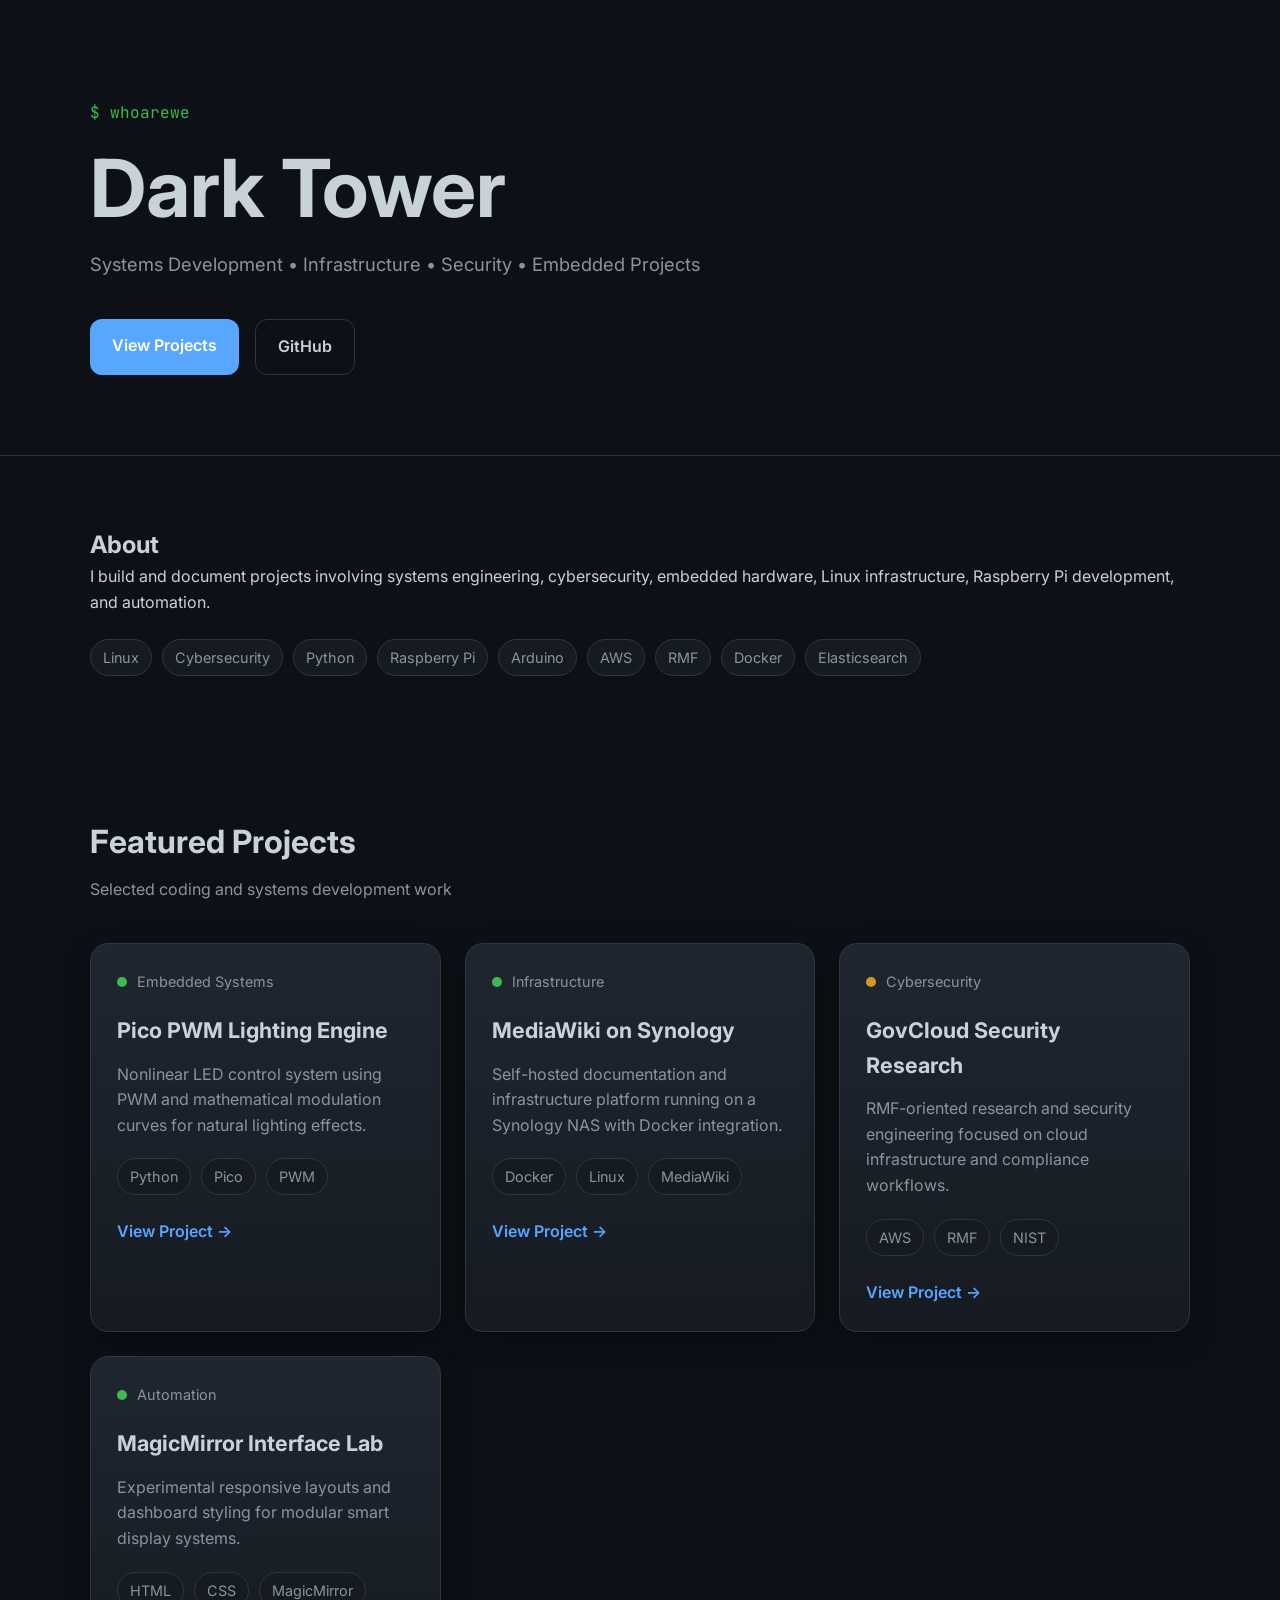
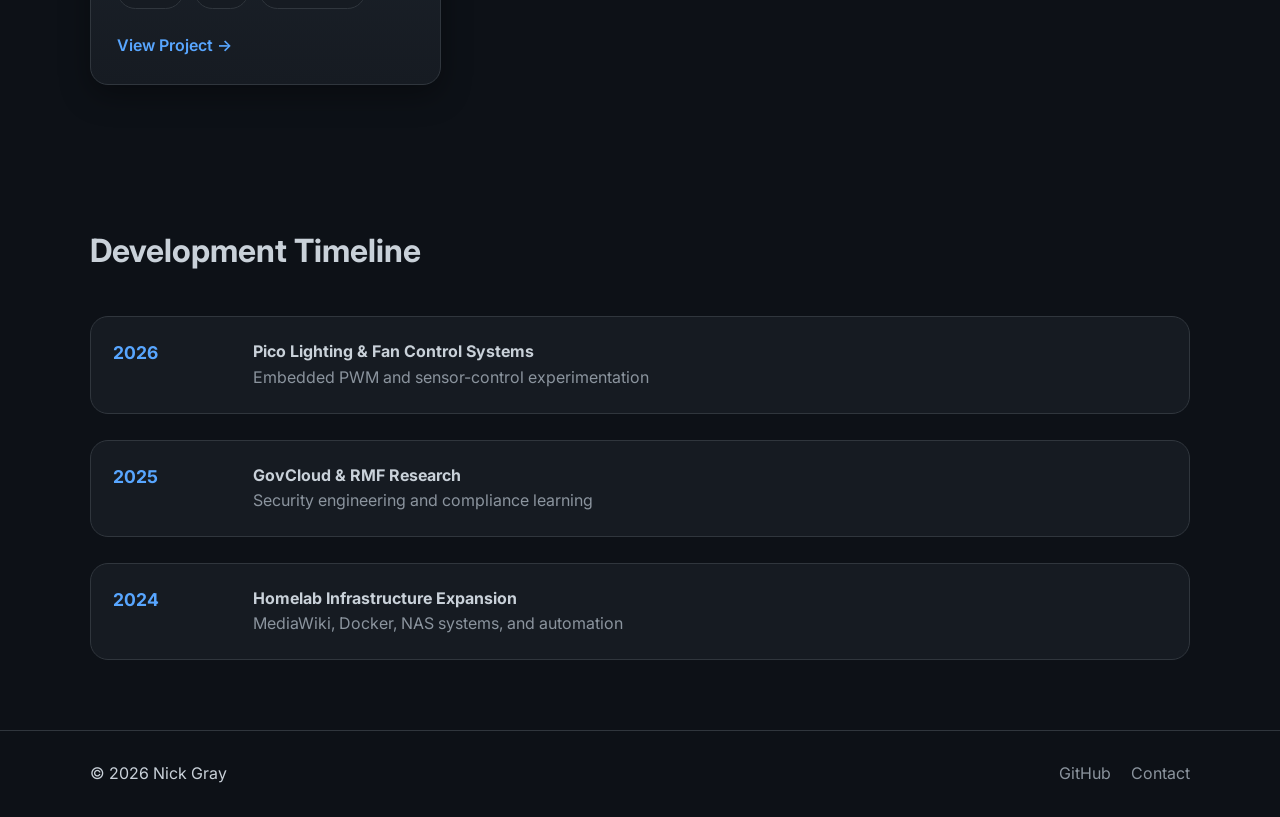
==== index.html @ e07257e0 "Initial commit of web page" ====
<!-- index.html -->
<!DOCTYPE html>
<html lang="en">
<head>
  <meta charset="UTF-8" />
  <meta name="viewport" content="width=device-width, initial-scale=1.0" />
  <title>Black Tower Project | Systems Development</title>

  <link rel="preconnect" href="https://fonts.googleapis.com">
  <link rel="preconnect" href="https://fonts.gstatic.com" crossorigin>

  <link href="https://fonts.googleapis.com/css2?family=Inter:wght@300;400;500;600;700&family=JetBrains+Mono:wght@400;500&display=swap" rel="stylesheet">

  <link rel="stylesheet" href="style.css" />
</head>

<body>

  <header class="hero">
    <div class="container">
      <p class="terminal-line">$ whoarewe</p>

      <h1>Dark Tower</h1>

      <p class="subtitle">
        Systems Development • Infrastructure • Security • Embedded Projects
      </p>

      <div class="hero-buttons">
        <a href="#projects" class="btn primary">View Projects</a>
        <a href="https://github.com/YOUR_USERNAME" class="btn secondary" target="_blank">
          GitHub
        </a>
      </div>
    </div>
  </header>

  <main>

    <section class="about container">
      <h2>About</h2>

      <p>
        I build and document projects involving systems engineering,
        cybersecurity, embedded hardware, Linux infrastructure,
        Raspberry Pi development, and automation.
      </p>

      <div class="tags">
        <span>Linux</span>
        <span>Cybersecurity</span>
        <span>Python</span>
        <span>Raspberry Pi</span>
        <span>Arduino</span>
        <span>AWS</span>
        <span>RMF</span>
        <span>Docker</span>
        <span>Elasticsearch</span>
      </div>
    </section>

    <section id="projects" class="projects container">

      <div class="section-header">
        <h2>Featured Projects</h2>
        <p>Selected coding and systems development work</p>
      </div>

      <div class="project-grid">

        <article class="card">
          <div class="card-top">
            <span class="status online"></span>
            <span class="card-label">Embedded Systems</span>
          </div>

          <h3>Pico PWM Lighting Engine</h3>

          <p>
            Nonlinear LED control system using PWM and mathematical
            modulation curves for natural lighting effects.
          </p>

          <div class="card-tags">
            <span>Python</span>
            <span>Pico</span>
            <span>PWM</span>
          </div>

          <a href="#" class="card-link">
            View Project →
          </a>
        </article>

        <article class="card">
          <div class="card-top">
            <span class="status online"></span>
            <span class="card-label">Infrastructure</span>
          </div>

          <h3>MediaWiki on Synology</h3>

          <p>
            Self-hosted documentation and infrastructure platform
            running on a Synology NAS with Docker integration.
          </p>

          <div class="card-tags">
            <span>Docker</span>
            <span>Linux</span>
            <span>MediaWiki</span>
          </div>

          <a href="#" class="card-link">
            View Project →
          </a>
        </article>

        <article class="card">
          <div class="card-top">
            <span class="status warning"></span>
            <span class="card-label">Cybersecurity</span>
          </div>

          <h3>GovCloud Security Research</h3>

          <p>
            RMF-oriented research and security engineering focused
            on cloud infrastructure and compliance workflows.
          </p>

          <div class="card-tags">
            <span>AWS</span>
            <span>RMF</span>
            <span>NIST</span>
          </div>

          <a href="#" class="card-link">
            View Project →
          </a>
        </article>

        <article class="card">
          <div class="card-top">
            <span class="status online"></span>
            <span class="card-label">Automation</span>
          </div>

          <h3>MagicMirror Interface Lab</h3>

          <p>
            Experimental responsive layouts and dashboard styling
            for modular smart display systems.
          </p>

          <div class="card-tags">
            <span>HTML</span>
            <span>CSS</span>
            <span>MagicMirror</span>
          </div>

          <a href="#" class="card-link">
            View Project →
          </a>
        </article>

      </div>
    </section>

    <section class="timeline container">
      <div class="section-header">
        <h2>Development Timeline</h2>
      </div>

      <div class="timeline-list">

        <div class="timeline-item">
          <span class="year">2026</span>
          <div>
            <h4>Pico Lighting & Fan Control Systems</h4>
            <p>Embedded PWM and sensor-control experimentation</p>
          </div>
        </div>

        <div class="timeline-item">
          <span class="year">2025</span>
          <div>
            <h4>GovCloud & RMF Research</h4>
            <p>Security engineering and compliance learning</p>
          </div>
        </div>

        <div class="timeline-item">
          <span class="year">2024</span>
          <div>
            <h4>Homelab Infrastructure Expansion</h4>
            <p>MediaWiki, Docker, NAS systems, and automation</p>
          </div>
        </div>

      </div>
    </section>

  </main>

  <footer>
    <div class="container footer-content">
      <p>© 2026 Nick Gray</p>

      <div class="footer-links">
        <a href="https://github.com/YOUR_USERNAME" target="_blank">
          GitHub
        </a>

        <a href="mailto:you@example.com">
          Contact
        </a>
      </div>
    </div>
  </footer>

</body>
</html>
---- style.css ----
/* style.css */

:root {

  --bg: #0d1117;
  --panel: #161b22;
  --panel-light: #1f2630;

  --text: #c9d1d9;
  --muted: #8b949e;

  --accent: #58a6ff;
  --accent-hover: #79c0ff;

  --border: #30363d;

  --success: #3fb950;
  --warning: #d29922;

  --shadow:
    0 10px 30px rgba(0, 0, 0, 0.35);

  --radius: 18px;
}

* {
  margin: 0;
  padding: 0;
  box-sizing: border-box;
}

html {
  scroll-behavior: smooth;
}

body {

  background: var(--bg);
  color: var(--text);

  font-family: "Inter", sans-serif;
  line-height: 1.6;
}

.container {
  width: min(1100px, 92%);
  margin: auto;
}

/* -------------------- */
/* HERO */
/* -------------------- */

.hero {

  padding:
    100px 0
    80px;

  border-bottom:
    1px solid var(--border);
}

.terminal-line {

  font-family:
    "JetBrains Mono",
    monospace;

  color:
    var(--success);

  margin-bottom:
    20px;
}

.hero h1 {

  font-size:
    clamp(2.5rem, 7vw, 5rem);

  line-height:
    1.05;

  margin-bottom:
    20px;
}

.subtitle {

  color:
    var(--muted);

  font-size:
    1.15rem;

  max-width:
    700px;
}

.hero-buttons {

  display:
    flex;

  gap:
    16px;

  margin-top:
    40px;

  flex-wrap:
    wrap;
}

.btn {

  padding:
    14px 22px;

  border-radius:
    12px;

  text-decoration:
    none;

  font-weight:
    600;

  transition:
    0.25s ease;
}

.btn.primary {

  background:
    var(--accent);

  color:
    #fff;
}

.btn.primary:hover {

  background:
    var(--accent-hover);

  transform:
    translateY(-2px);
}

.btn.secondary {

  border:
    1px solid var(--border);

  color:
    var(--text);
}

.btn.secondary:hover {

  background:
    var(--panel);
}

/* -------------------- */
/* SECTIONS */
/* -------------------- */

section {
  padding: 70px 0;
}

.section-header {
  margin-bottom: 40px;
}

.section-header h2 {

  font-size:
    2rem;

  margin-bottom:
    10px;
}

.section-header p {
  color: var(--muted);
}

/* -------------------- */
/* TAGS */
/* -------------------- */

.tags,
.card-tags {

  display:
    flex;

  flex-wrap:
    wrap;

  gap:
    10px;
}

.tags {
  margin-top: 24px;
}

.tags span,
.card-tags span {

  background:
    var(--panel);

  border:
    1px solid var(--border);

  padding:
    6px 12px;

  border-radius:
    999px;

  font-size:
    0.9rem;

  color:
    var(--muted);
}

/* -------------------- */
/* PROJECT CARDS */
/* -------------------- */

.project-grid {

  display:
    grid;

  grid-template-columns:
    repeat(auto-fit, minmax(280px, 1fr));

  gap:
    24px;
}

.card {

  background:
    linear-gradient(
      180deg,
      var(--panel-light),
      var(--panel)
    );

  border:
    1px solid var(--border);

  border-radius:
    var(--radius);

  padding:
    26px;

  box-shadow:
    var(--shadow);

  transition:
    0.25s ease;
}

.card:hover {

  transform:
    translateY(-5px);

  border-color:
    var(--accent);
}

.card-top {

  display:
    flex;

  align-items:
    center;

  gap:
    10px;

  margin-bottom:
    20px;
}

.status {

  width:
    10px;

  height:
    10px;

  border-radius:
    50%;
}

.status.online {
  background: var(--success);
}

.status.warning {
  background: var(--warning);
}

.card-label {

  color:
    var(--muted);

  font-size:
    0.9rem;
}

.card h3 {

  font-size:
    1.35rem;

  margin-bottom:
    14px;
}

.card p {

  color:
    var(--muted);

  margin-bottom:
    20px;
}

.card-link {

  display:
    inline-block;

  margin-top:
    24px;

  text-decoration:
    none;

  color:
    var(--accent);

  font-weight:
    600;
}

.card-link:hover {
  color: var(--accent-hover);
}

/* -------------------- */
/* TIMELINE */
/* -------------------- */

.timeline-list {

  display:
    flex;

  flex-direction:
    column;

  gap:
    26px;
}

.timeline-item {

  display:
    grid;

  grid-template-columns:
    120px 1fr;

  gap:
    20px;

  padding:
    22px;

  border:
    1px solid var(--border);

  border-radius:
    var(--radius);

  background:
    var(--panel);
}

.year {

  color:
    var(--accent);

  font-weight:
    700;

  font-size:
    1.1rem;
}

.timeline-item p {
  color: var(--muted);
}

/* -------------------- */
/* FOOTER */
/* -------------------- */

footer {

  border-top:
    1px solid var(--border);

  padding:
    30px 0;
}

.footer-content {

  display:
    flex;

  justify-content:
    space-between;

  align-items:
    center;

  flex-wrap:
    wrap;

  gap:
    16px;
}

.footer-links {

  display:
    flex;

  gap:
    20px;
}

.footer-links a {

  color:
    var(--muted);

  text-decoration:
    none;
}

.footer-links a:hover {
  color: var(--accent);
}

/* -------------------- */
/* MOBILE */
/* -------------------- */

@media (max-width: 700px) {

  .timeline-item {

    grid-template-columns:
      1fr;
  }

  .hero {

    padding-top:
      70px;
  }
}
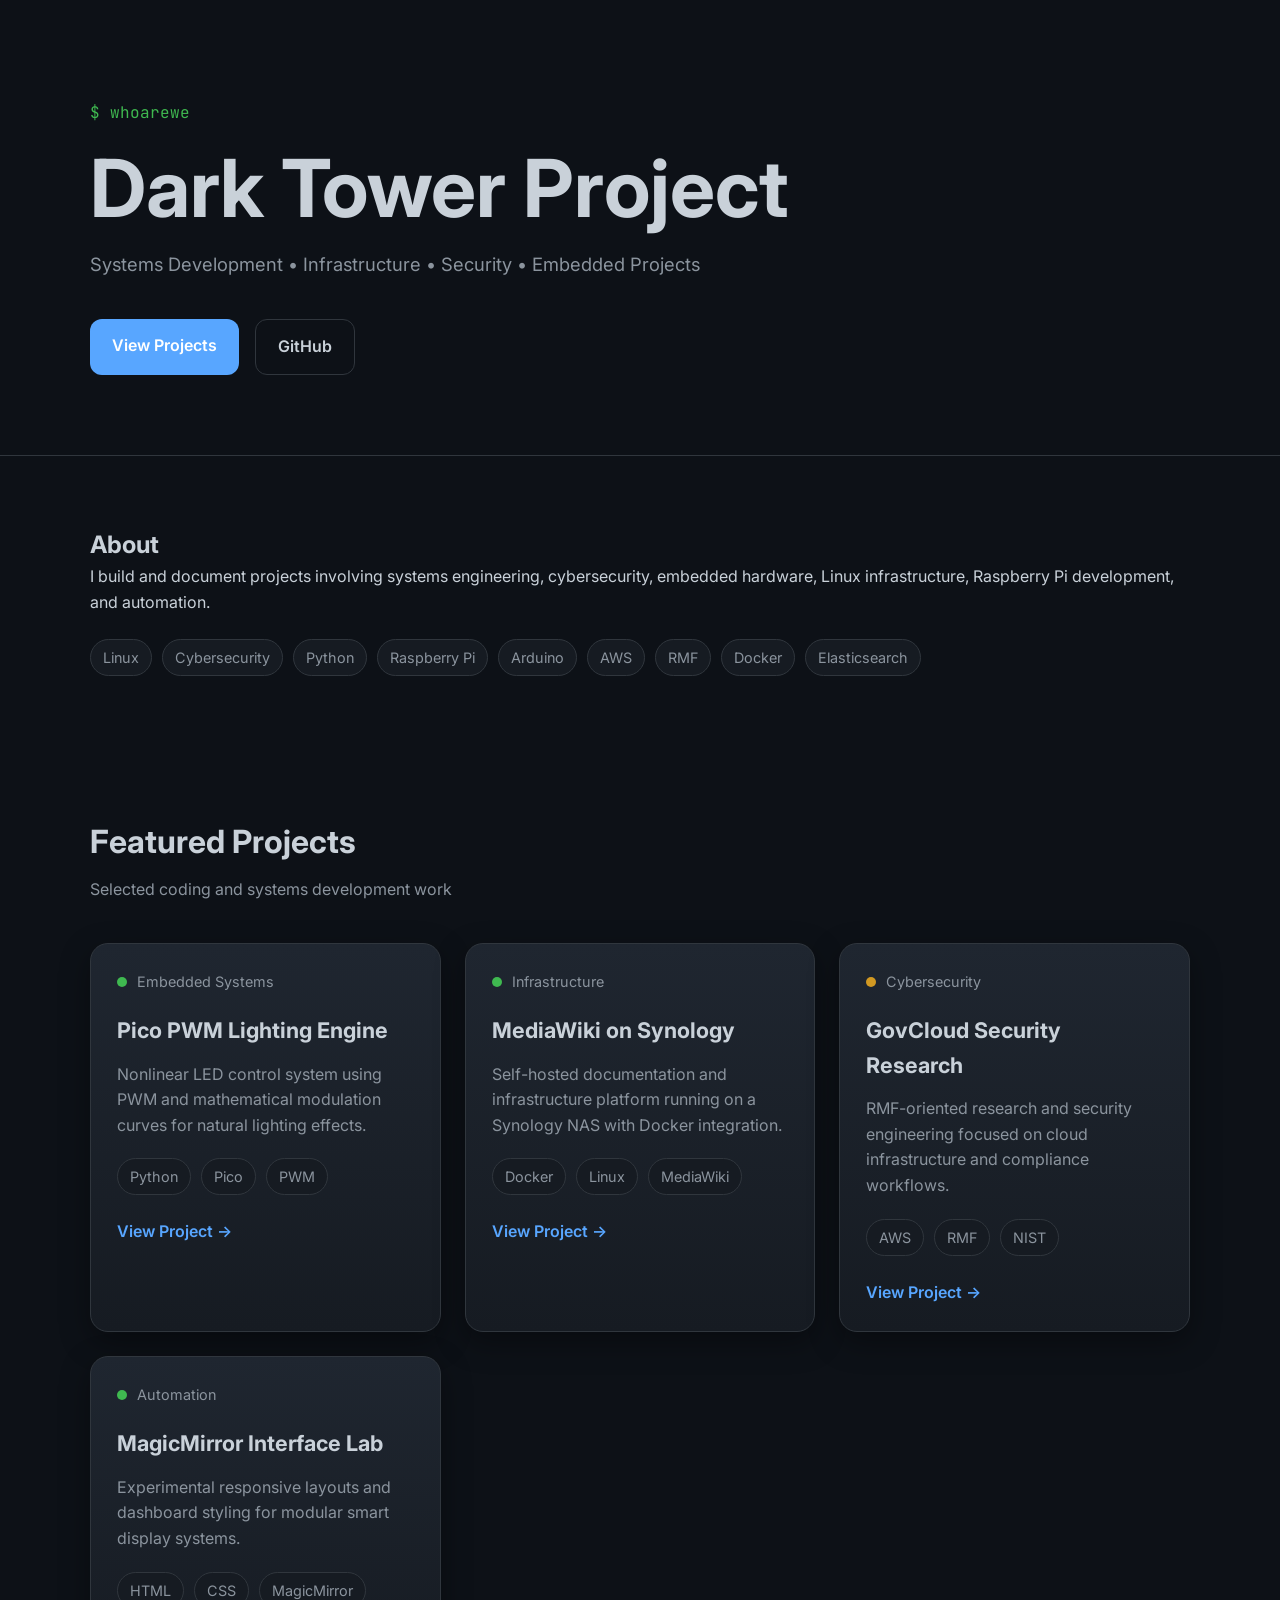
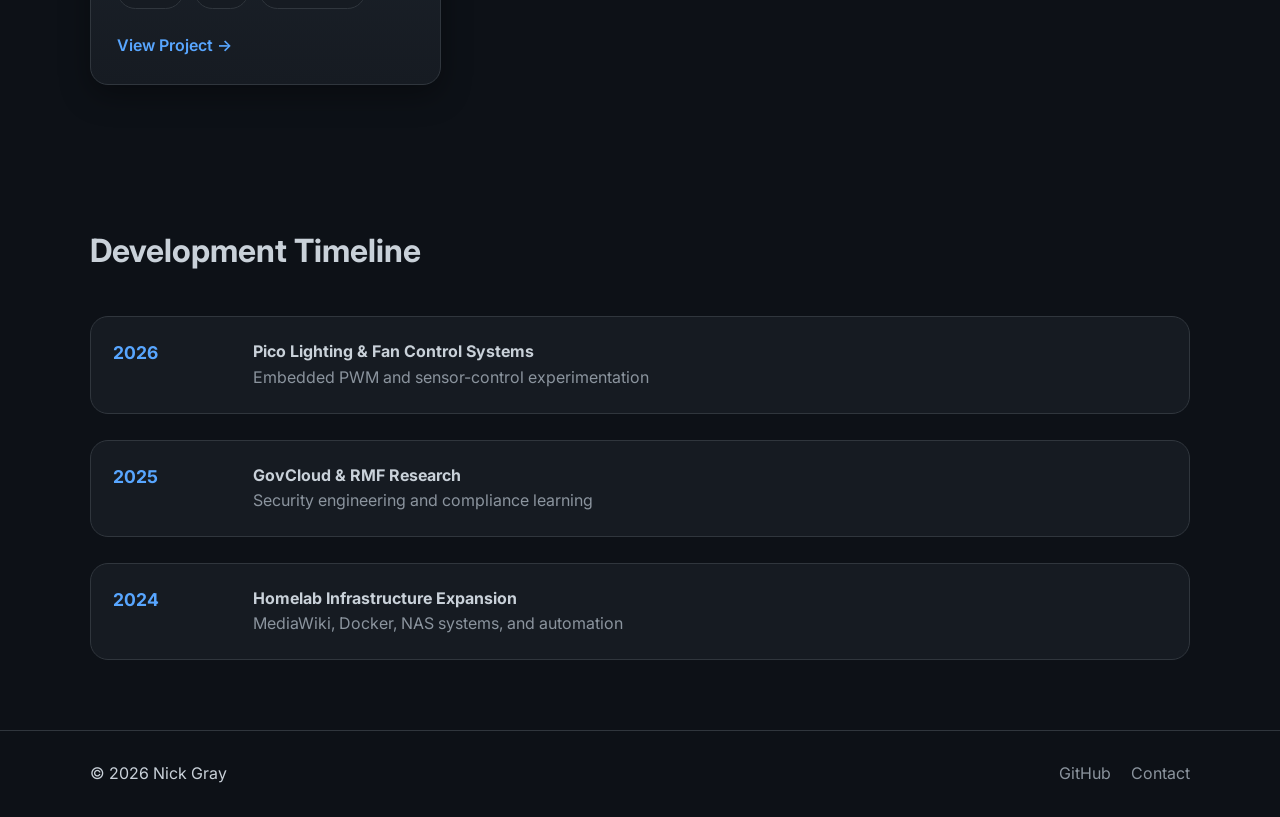
==== commit ef07b4ff: "Changed H1 text to "Dark Tower Project"" ====
--- a/index.html
+++ b/index.html
@@ -20,7 +20,7 @@
     <div class="container">
       <p class="terminal-line">$ whoarewe</p>
 
-      <h1>Dark Tower</h1>
+      <h1>Dark Tower Project</h1>
 
       <p class="subtitle">
         Systems Development • Infrastructure • Security • Embedded Projects
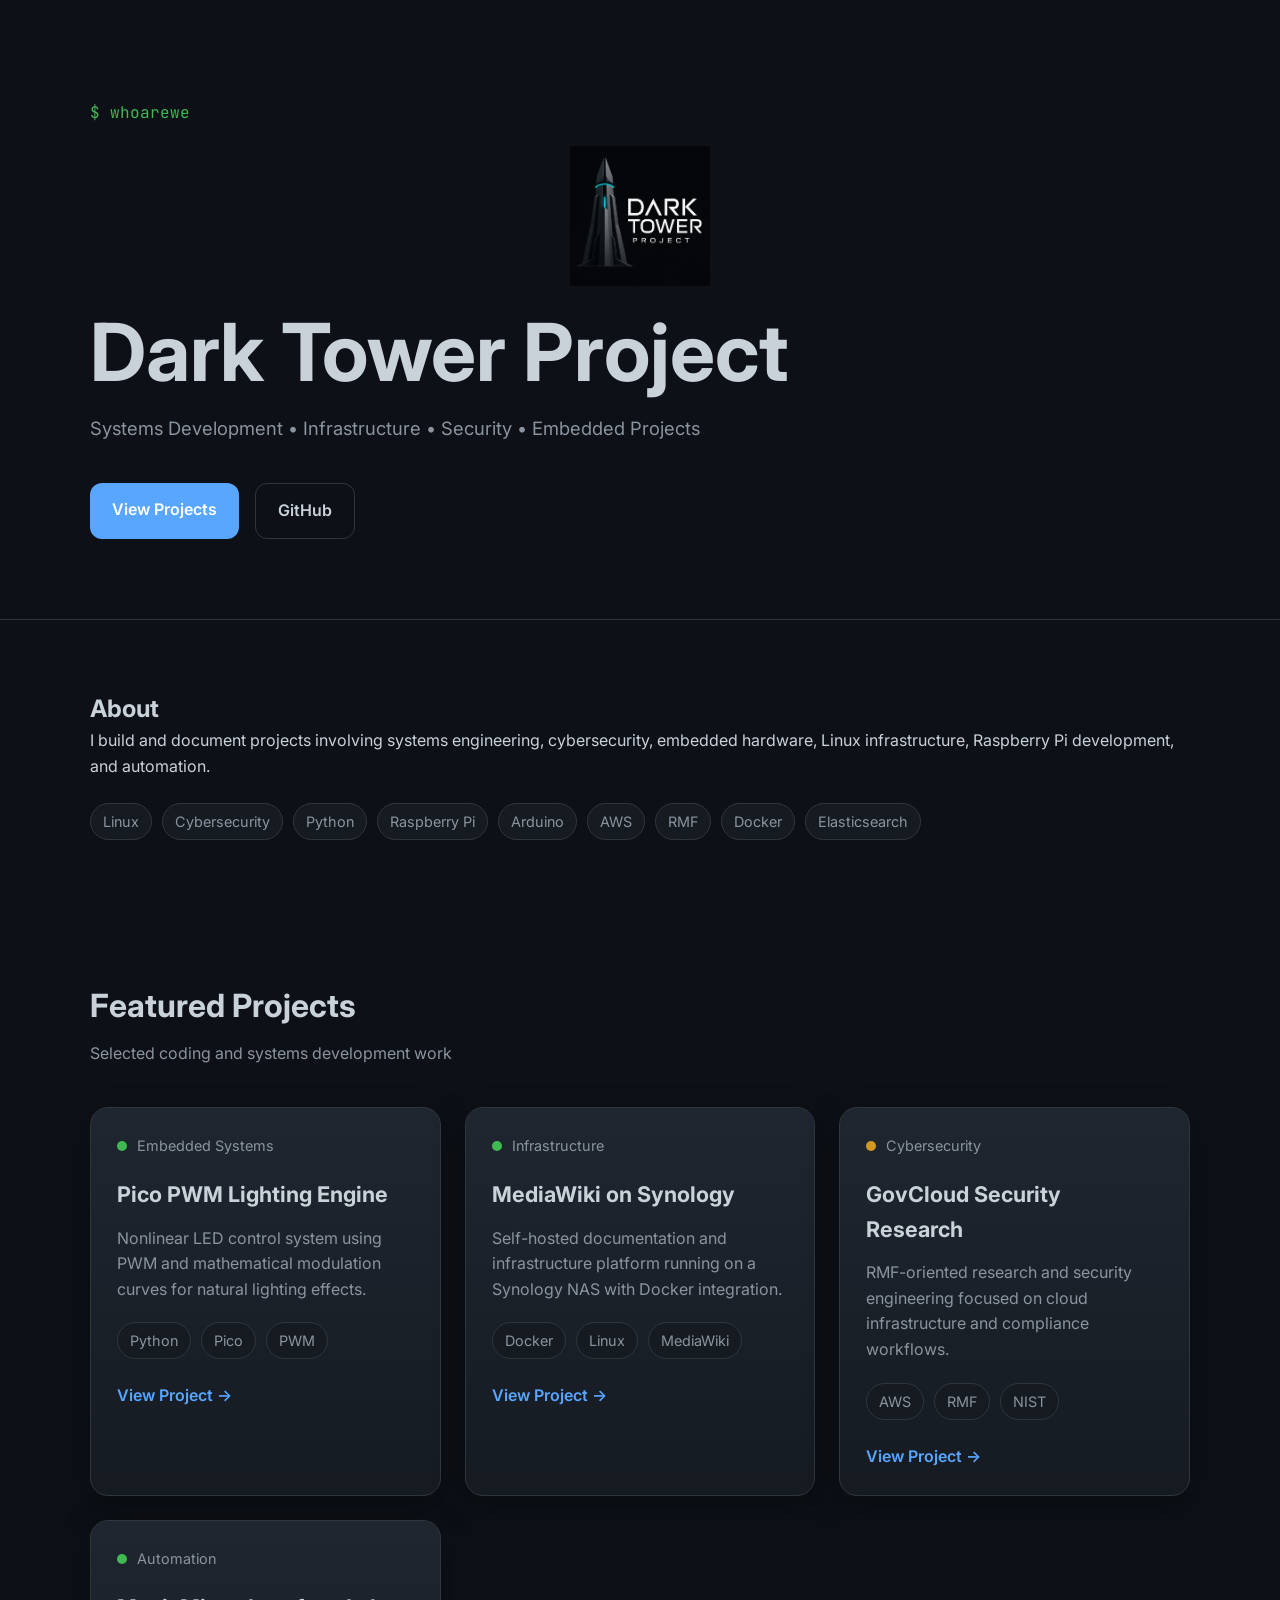
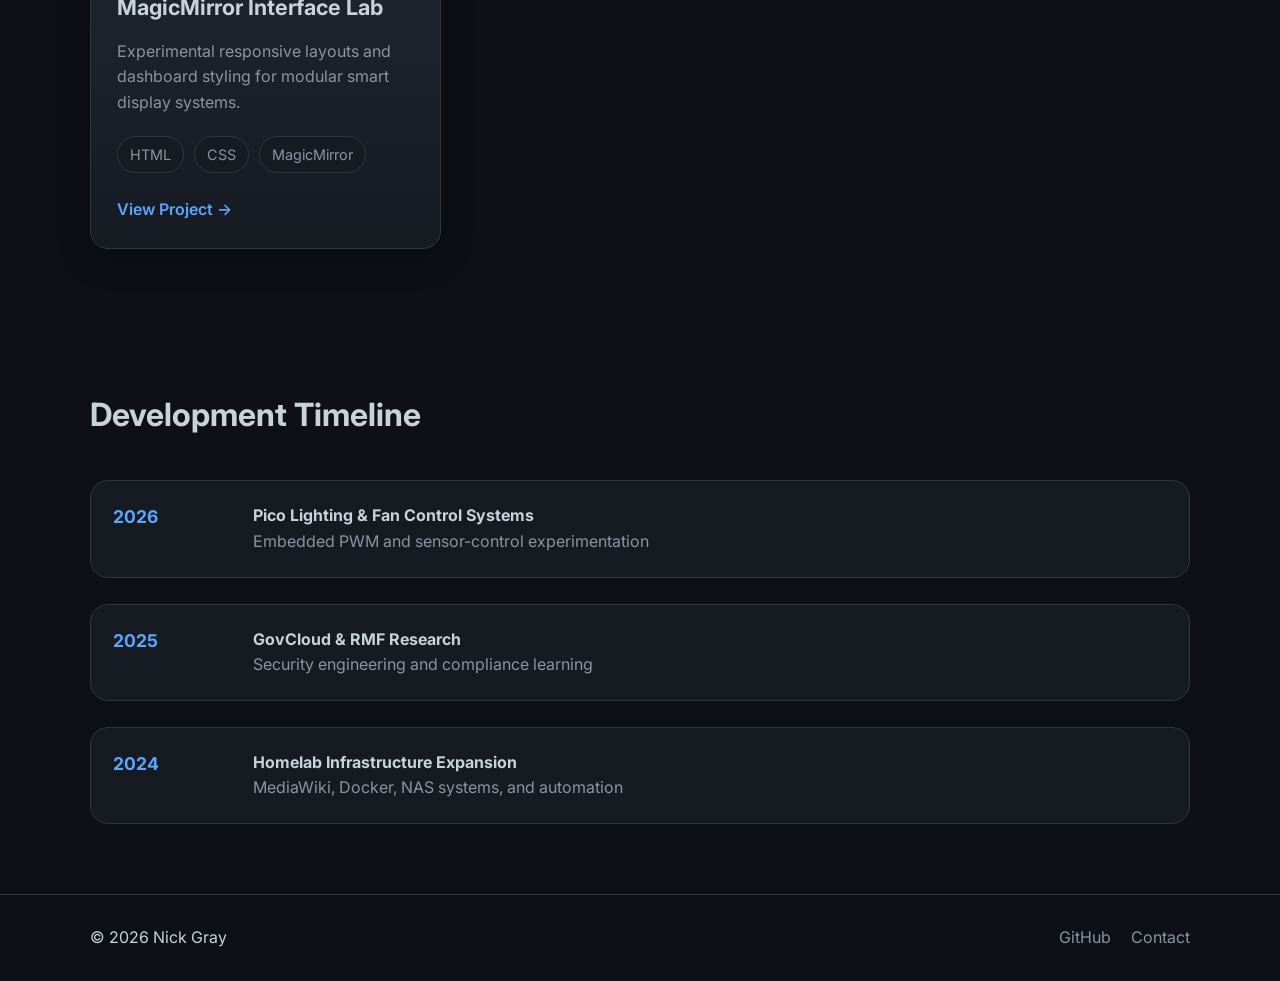
==== commit 2a04e148: "added logo" ====
--- a/index.html
+++ b/index.html
@@ -4,7 +4,7 @@
 <head>
   <meta charset="UTF-8" />
   <meta name="viewport" content="width=device-width, initial-scale=1.0" />
-  <title>Black Tower Project | Systems Development</title>
+  <title>Dark Tower Project | Systems Development</title>
 
   <link rel="preconnect" href="https://fonts.googleapis.com">
   <link rel="preconnect" href="https://fonts.gstatic.com" crossorigin>
@@ -16,24 +16,32 @@
 
 <body>
 
-  <header class="hero">
-    <div class="container">
-      <p class="terminal-line">$ whoarewe</p>
-
-      <h1>Dark Tower Project</h1>
-
-      <p class="subtitle">
-        Systems Development • Infrastructure • Security • Embedded Projects
-      </p>
-
-      <div class="hero-buttons">
-        <a href="#projects" class="btn primary">View Projects</a>
-        <a href="https://github.com/YOUR_USERNAME" class="btn secondary" target="_blank">
-          GitHub
-        </a>
-      </div>
+<header class="hero">
+  <div class="container">
+    <p class="terminal-line">$ whoarewe</p>
+
+    <img
+      src="dark_tower_project.png"
+      alt="Dark Tower Project logo"
+      width="220"
+      height="220"
+      class="hero-logo"
+    >
+
+    <h1>Dark Tower Project</h1>
+
+    <p class="subtitle">
+      Systems Development • Infrastructure • Security • Embedded Projects
+    </p>
+
+    <div class="hero-buttons">
+      <a href="#projects" class="btn primary">View Projects</a>
+      <a href="https://github.com/YOUR_USERNAME" class="btn secondary" target="_blank" rel="noopener noreferrer">
+        GitHub
+      </a>
     </div>
-  </header>
+  </div>
+</header>
 
   <main>
 
@@ -41,9 +49,9 @@
       <h2>About</h2>
 
       <p>
-        I build and document projects involving systems engineering,
-        cybersecurity, embedded hardware, Linux infrastructure,
-        Raspberry Pi development, and automation.
+		I build and document projects involving systems engineering,
+		cybersecurity, embedded hardware, Linux infrastructure,
+		Raspberry Pi development, and automation.
       </p>
 
       <div class="tags">
--- a/style.css
+++ b/style.css
@@ -96,6 +96,14 @@
 
   max-width:
     700px;
+}
+
+.hero-logo {
+  display: block;
+  width: 140px;
+  max-width: 100%;
+  height: auto;
+  margin: 1rem auto 1.5rem;
 }
 
 .hero-buttons {
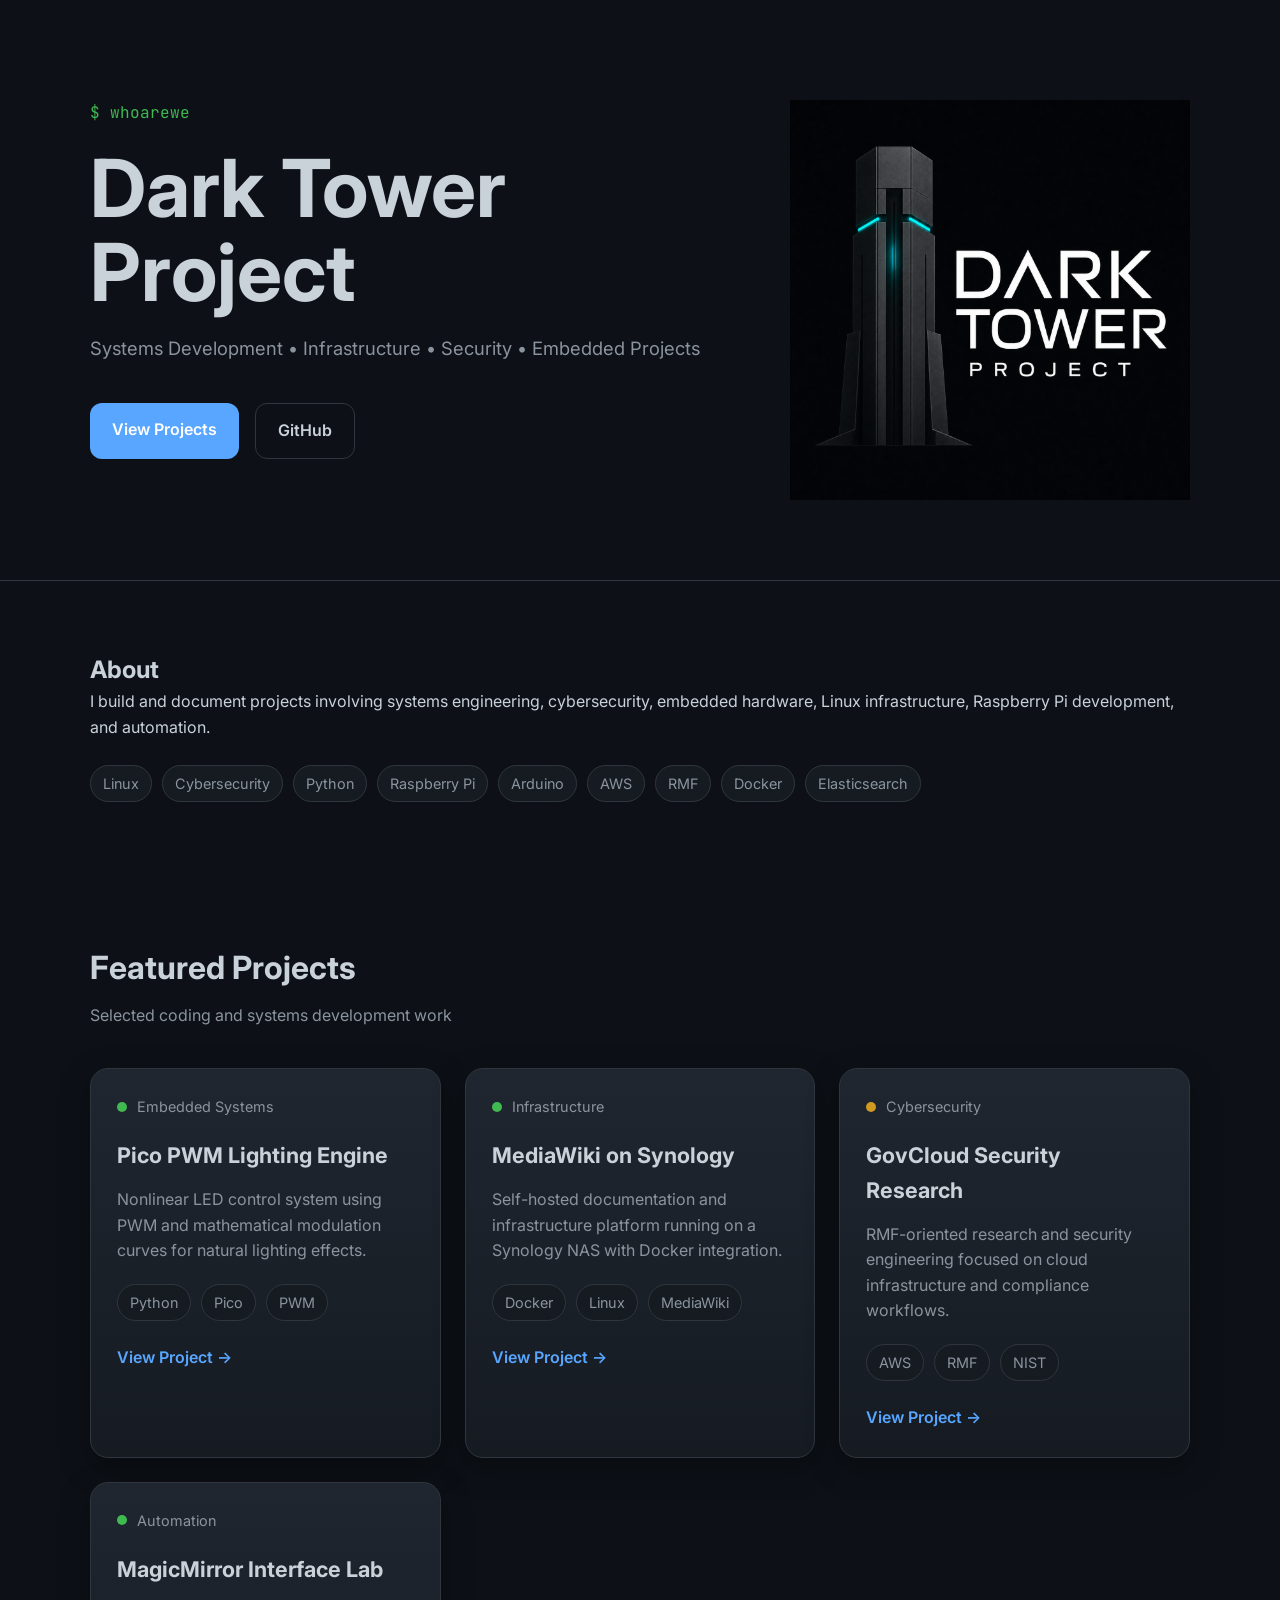
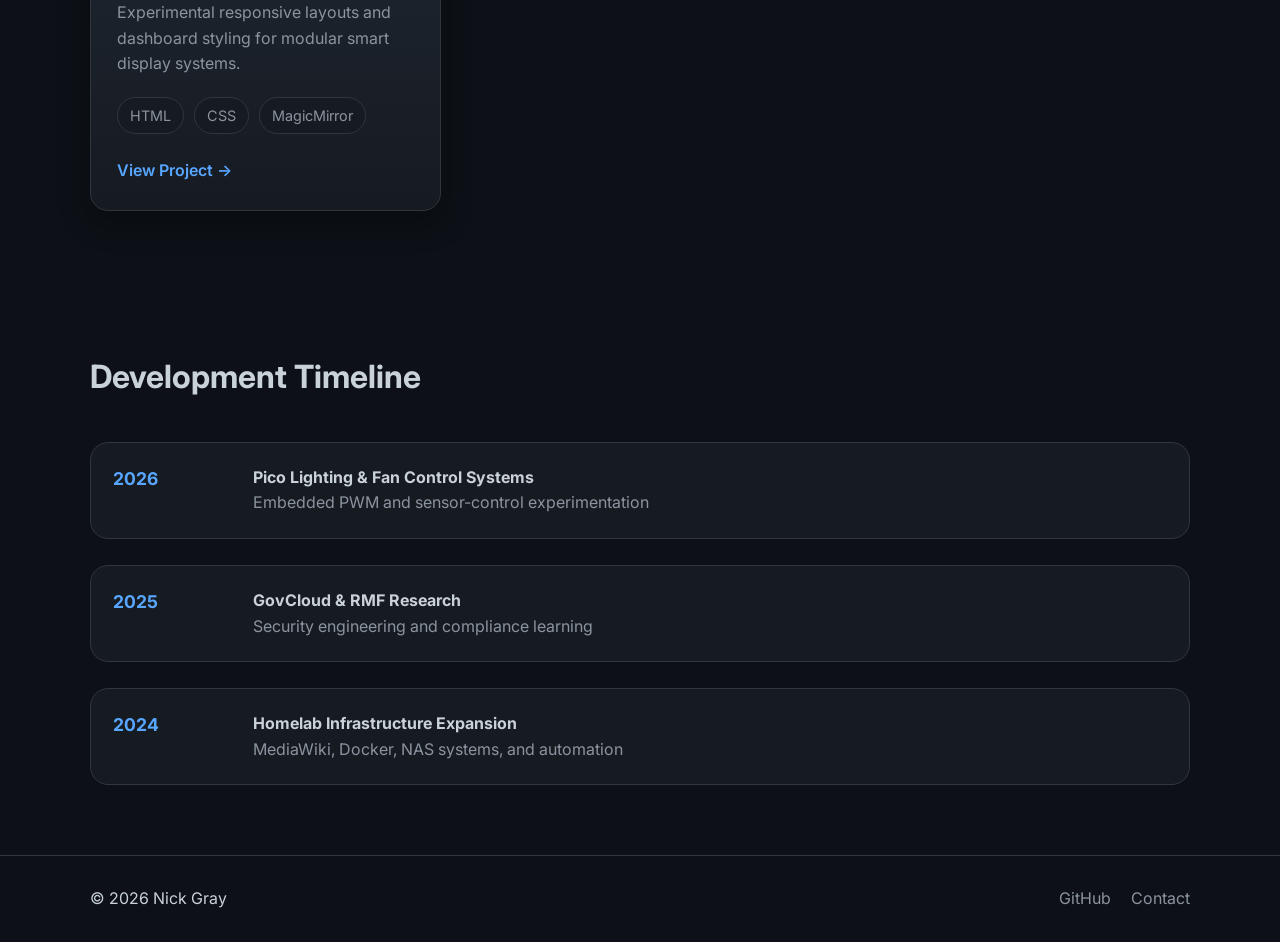
==== commit c86c9784: "Added a logo and modified the index.html and style.css files to include the logo and update the styl" ====
--- a/index.html
+++ b/index.html
@@ -17,28 +17,30 @@
 <body>
 
 <header class="hero">
-  <div class="container">
-    <p class="terminal-line">$ whoarewe</p>
-
-    <img
-      src="dark_tower_project.png"
-      alt="Dark Tower Project logo"
-      width="220"
-      height="220"
-      class="hero-logo"
-    >
-
-    <h1>Dark Tower Project</h1>
-
-    <p class="subtitle">
-      Systems Development • Infrastructure • Security • Embedded Projects
-    </p>
-
-    <div class="hero-buttons">
-      <a href="#projects" class="btn primary">View Projects</a>
-      <a href="https://github.com/YOUR_USERNAME" class="btn secondary" target="_blank" rel="noopener noreferrer">
-        GitHub
-      </a>
+  <div class="container hero-layout">
+    <div class="hero-copy">
+      <p class="terminal-line">$ whoarewe</p>
+
+      <h1>Dark Tower Project</h1>
+
+      <p class="subtitle">
+        Systems Development • Infrastructure • Security • Embedded Projects
+      </p>
+
+      <div class="hero-buttons">
+        <a href="#projects" class="btn primary">View Projects</a>
+        <a href="https://github.com/YOUR_USERNAME" class="btn secondary" target="_blank" rel="noopener noreferrer">
+          GitHub
+        </a>
+      </div>
+    </div>
+
+    <div class="hero-art">
+      <img
+        src="dark_tower_project.png"
+        alt="Dark Tower Project logo"
+        class="hero-logo"
+      >
     </div>
   </div>
 </header>
--- a/style.css
+++ b/style.css
@@ -98,12 +98,29 @@
     700px;
 }
 
+.hero-layout {
+  display: flex;
+  justify-content: space-between;
+  align-items: stretch;
+  gap: 3rem;
+}
+
+.hero-copy {
+  flex: 1 1 auto;
+  max-width: 700px;
+  min-height: 320px;
+}
+
+.hero-art {
+  flex: 0 0 400px;
+  display: flex;
+  align-items: stretch;
+}
+
 .hero-logo {
-  display: block;
-  width: 140px;
-  max-width: 100%;
-  height: auto;
-  margin: 1rem auto 1.5rem;
+  height: 100%;
+  width: 100%;
+  object-fit: contain;
 }
 
 .hero-buttons {
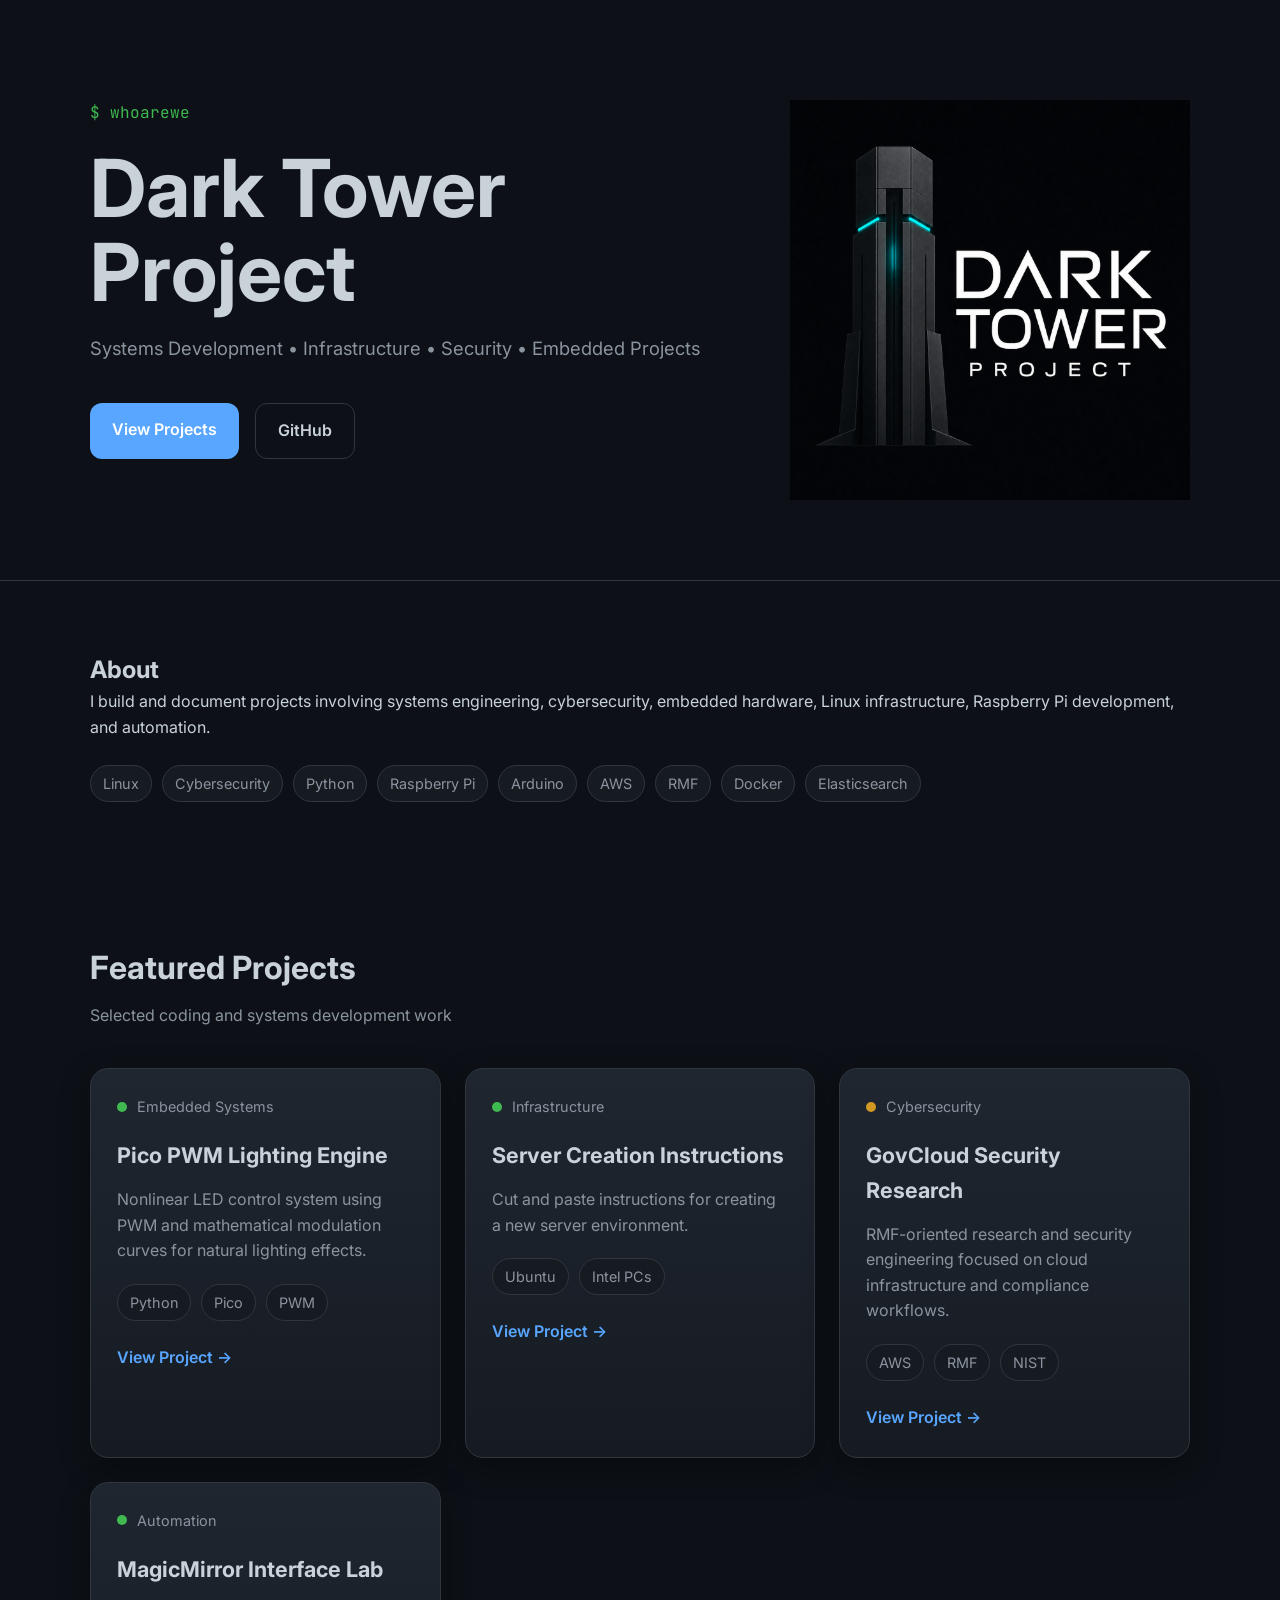
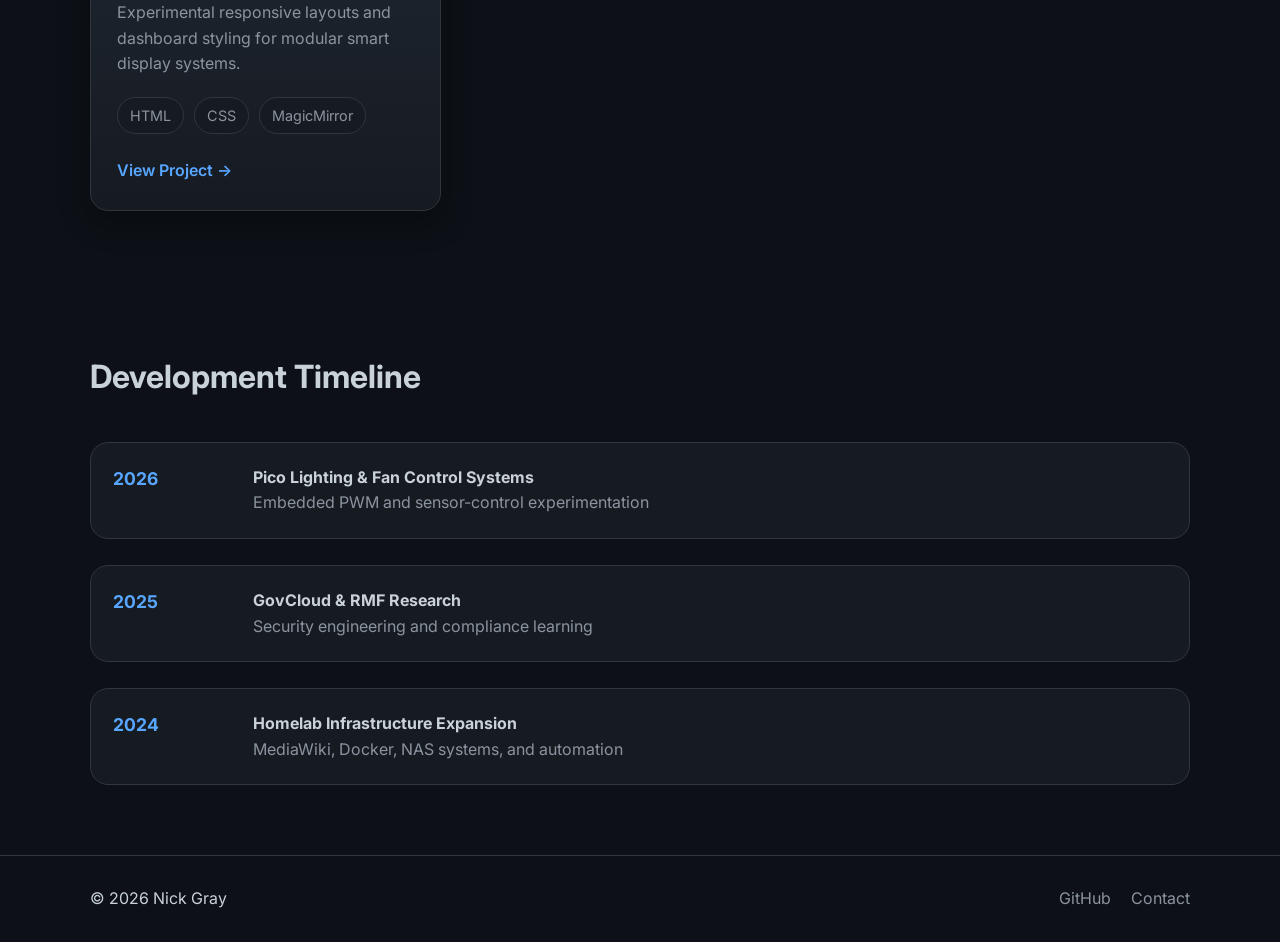
==== commit 27ca962c: "Change one of the project cards to be instructions for creating a new server environment. This will " ====
--- a/index.html
+++ b/index.html
@@ -108,20 +108,18 @@
             <span class="card-label">Infrastructure</span>
           </div>
 
-          <h3>MediaWiki on Synology</h3>
-
-          <p>
-            Self-hosted documentation and infrastructure platform
-            running on a Synology NAS with Docker integration.
-          </p>
-
-          <div class="card-tags">
-            <span>Docker</span>
-            <span>Linux</span>
-            <span>MediaWiki</span>
-          </div>
-
-          <a href="#" class="card-link">
+          <h3>Server Creation Instructions</h3>
+
+          <p>
+            Cut and paste instructions for creating a new server environment.
+          </p>
+
+          <div class="card-tags">
+            <span>Ubuntu</span>
+            <span>Intel PCs</span>
+          </div>
+
+          <a href="../knowledge/computers/os_builds/" class="card-link">
             View Project →
           </a>
         </article>
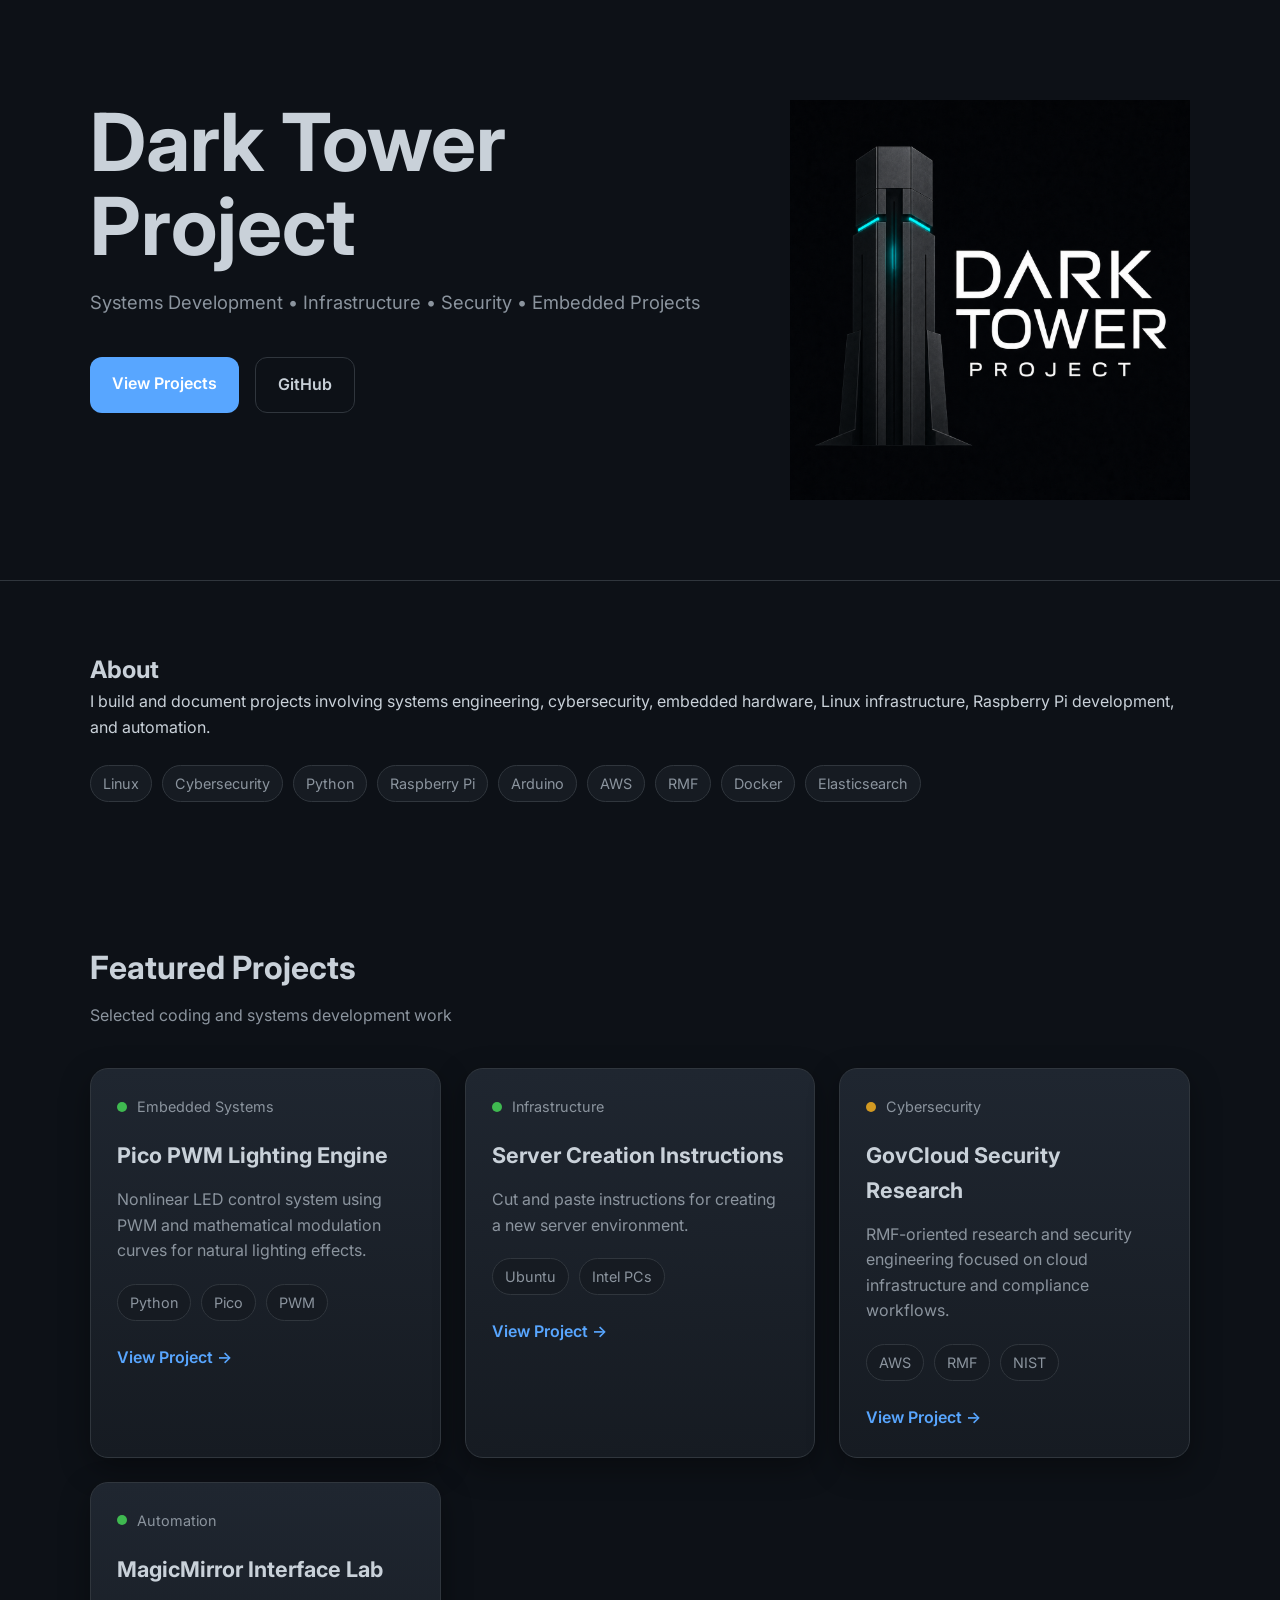
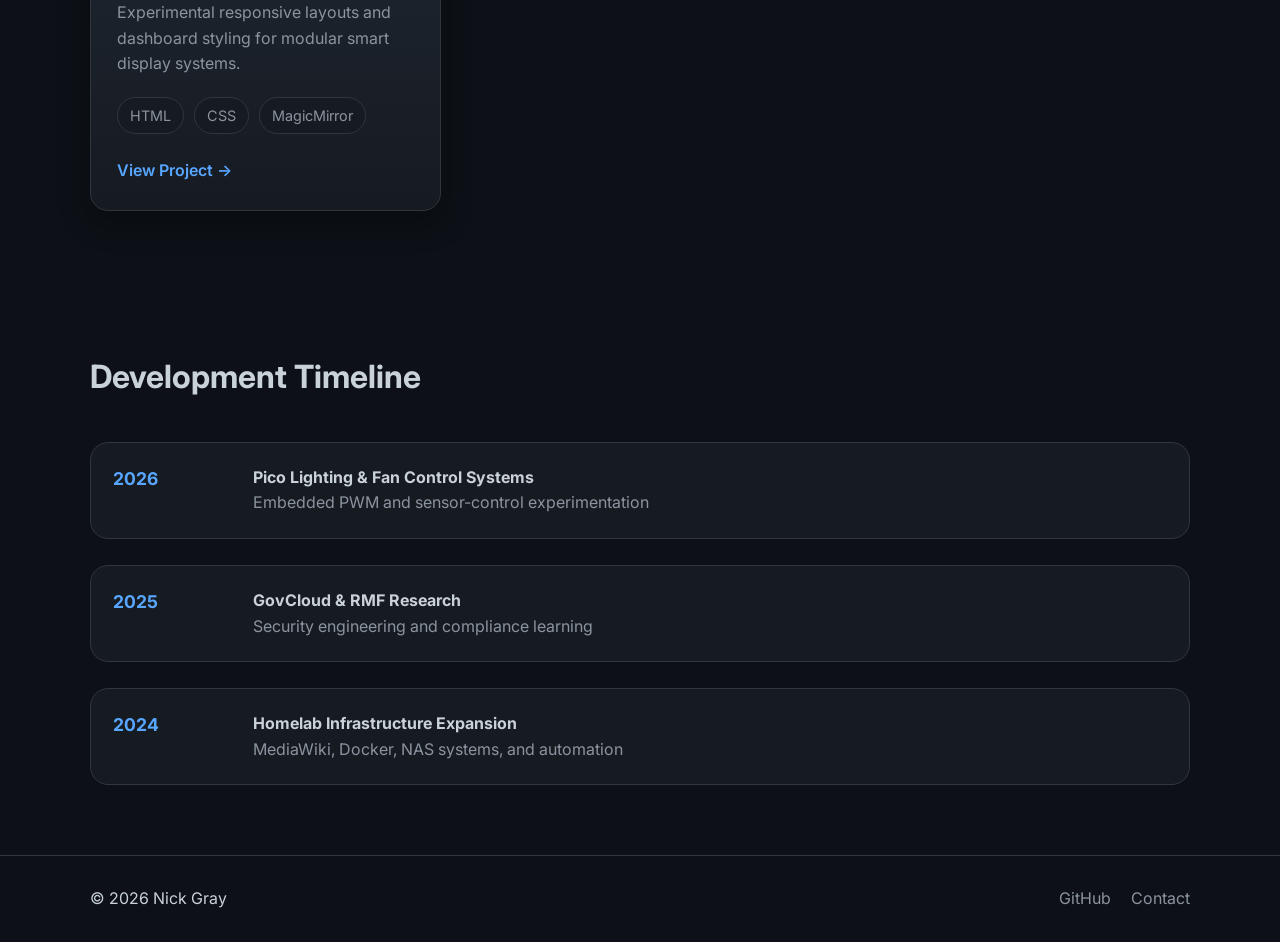
==== commit fac12e4f: "CHaned header and added a new section to the index.html file. Also updated the computers/index.html " ====
--- a/index.html
+++ b/index.html
@@ -1,39 +1,27 @@
 <!-- index.html -->
 <!DOCTYPE html>
 <html lang="en">
-<head>
-  <meta charset="UTF-8" />
-  <meta name="viewport" content="width=device-width, initial-scale=1.0" />
-  <title>Dark Tower Project | Systems Development</title>
-
-  <link rel="preconnect" href="https://fonts.googleapis.com">
-  <link rel="preconnect" href="https://fonts.gstatic.com" crossorigin>
-
-  <link href="https://fonts.googleapis.com/css2?family=Inter:wght@300;400;500;600;700&family=JetBrains+Mono:wght@400;500&display=swap" rel="stylesheet">
-
-  <link rel="stylesheet" href="style.css" />
-</head>
-
-<body>
-
-<header class="hero">
-  <div class="container hero-layout">
-    <div class="hero-copy">
-      <p class="terminal-line">$ whoarewe</p>
-
-      <h1>Dark Tower Project</h1>
-
-      <p class="subtitle">
-        Systems Development • Infrastructure • Security • Embedded Projects
-      </p>
-
-      <div class="hero-buttons">
-        <a href="#projects" class="btn primary">View Projects</a>
-        <a href="https://github.com/YOUR_USERNAME" class="btn secondary" target="_blank" rel="noopener noreferrer">
-          GitHub
-        </a>
-      </div>
-    </div>
+	<head>
+		<meta charset="UTF-8" />
+		<meta name="viewport" content="width=device-width, initial-scale=1.0" />
+		<title>Dark Tower Project | Systems Development</title>
+		<link rel="preconnect" href="https://fonts.googleapis.com">
+		<link rel="preconnect" href="https://fonts.gstatic.com" crossorigin>
+		<link href="https://fonts.googleapis.com/css2?family=Inter:wght@300;400;500;600;700&family=JetBrains+Mono:wght@400;500&display=swap" rel="stylesheet">
+		<link rel="stylesheet" href="style.css" />
+	</head>
+	<body>
+		<header class="hero">
+			<div class="container hero-layout">
+				<div class="hero-copy">
+					<h1>Dark Tower Project</h1>
+					<p class="subtitle">Systems Development • Infrastructure • Security • Embedded Projects</p>
+
+					<div class="hero-buttons">
+						<a href="#projects" class="btn primary">View Projects</a>
+						<a href="https://github.com/YOUR_USERNAME" class="btn secondary" target="_blank" rel="noopener noreferrer">GitHub</a>
+					</div>
+				</div>
 
     <div class="hero-art">
       <img
--- a/style.css
+++ b/style.css
@@ -123,6 +123,17 @@
   object-fit: contain;
 }
 
+.hero-compact {
+  padding: 80px 0 56px;
+}
+
+.hero-compact h1 {
+  font-size: clamp(2.2rem, 6vw, 4rem);
+}
+
+.timeline-item .card-link {
+  margin-top: 14px;
+}
 .hero-buttons {
 
   display:
